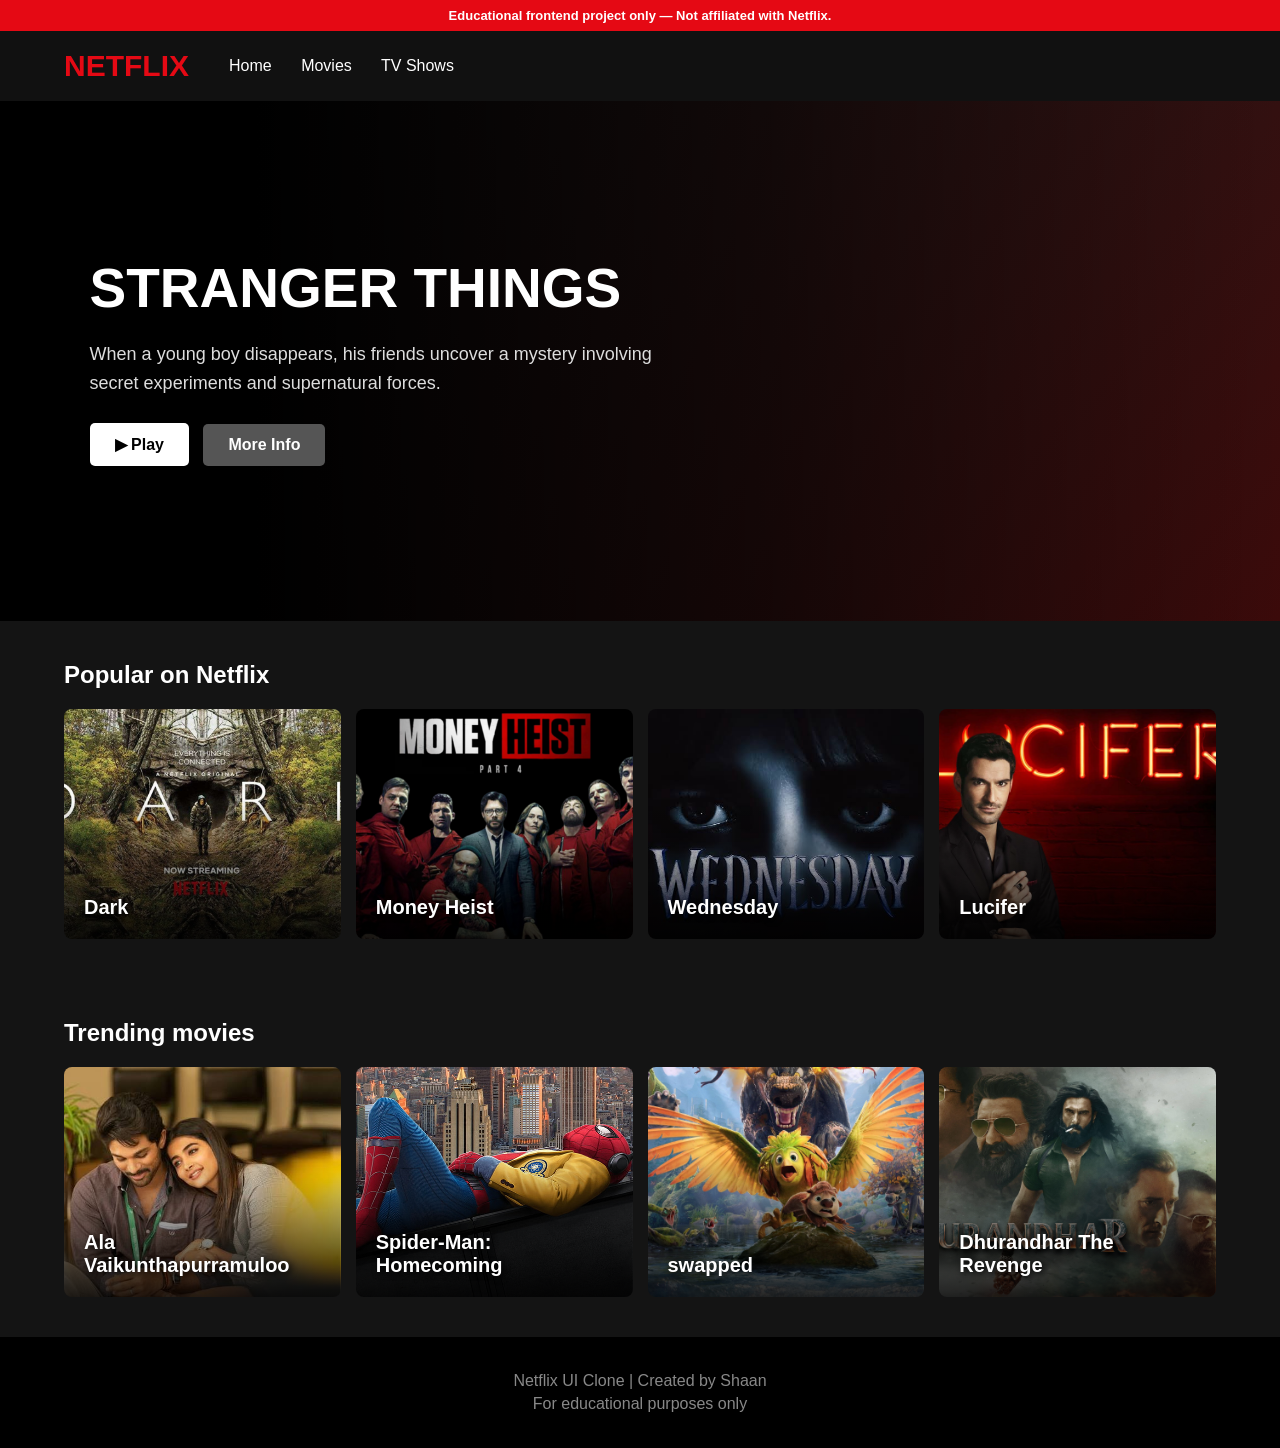
==== index.html @ be23dc01 "Add files via upload" ====
<!DOCTYPE html>
<html lang="en">

<head>
    <meta charset="UTF-8">

    <meta name="viewport"
          content="width=device-width, initial-scale=1.0">

    <title>Netflix UI Clone - Educational Project</title>

    <link rel="stylesheet" href="style.css">
</head>

<body>
    <div class="disclaimer">
    Educational frontend project only — Not affiliated with Netflix.
</div>

    <!-- NAVBAR -->
    <nav class="navbar">

        <h1 class="logo">NETFLIX</h1>

        <div class="nav-links">
            <a href="#home">Home</a>
            <a href="#movies">Movies</a>
            <a href="#shows">TV Shows</a>
        </div>

    </nav>


    <!-- HERO SECTION -->
    <section id="home" class="hero">

        <div class="hero-content">

            <h1>STRANGER THINGS</h1>

            <p>
                When a young boy disappears, his friends
                uncover a mystery involving secret experiments
                and supernatural forces.
            </p>

            <button class="play-btn">
                ▶ Play
            </button>

            <button class="info-btn">
                More Info
            </button>

        </div>

    </section>


    <!-- POPULAR MOVIES -->
    <section id="movies" class="movie-section">

        <h2>Popular on Netflix</h2>

        <div class="movie-row">

            <div class="movie-card">
                <div class="poster poster1">
                    <h3>Dark</h3>
                </div>
            </div>

            <div class="movie-card">
                <div class="poster poster2">
                    <h3>Money Heist</h3>
                </div>
            </div>

            <div class="movie-card">
                <div class="poster poster3">
                    <h3>Wednesday</h3>
                </div>
            </div>

            <div class="movie-card">
                <div class="poster poster4">
                    <h3>Lucifer</h3>
                </div>
            </div>

        </div>

    </section>


    <!-- TV SHOWS -->
    <section id="shows" class="movie-section">

        <h2>Trending movies</h2>

        <div class="movie-row">

            <div class="movie-card">
                <div class="poster poster5">
                    <h3>Ala Vaikunthapurramuloo</h3>
                </div>
            </div>

            <div class="movie-card">
                <div class="poster poster6">
                    <h3>Spider-Man: Homecoming</h3>
                </div>
            </div>

            <div class="movie-card">
                <div class="poster poster7">
                    <h3>swapped</h3>
                </div>
            </div>

            <div class="movie-card">
                <div class="poster poster8">
                    <h3>Dhurandhar The Revenge</h3>
                </div>
            </div>

        </div>

    </section>


    <!-- FOOTER -->
    <footer>

        <p>
            Netflix UI Clone | Created by Shaan
        </p>

        <p>
            For educational purposes only
        </p>

    </footer>

</body>

</html>
---- style.css ----
/* GENERAL */
* {
    margin: 0;
    padding: 0;
    box-sizing: border-box;
}

html {
    scroll-behavior: smooth;
}

body {
    font-family: Arial, sans-serif;
    background: #141414;
    color: white;
}


/* EDUCATIONAL DISCLAIMER */
.disclaimer {
    background: #e50914;
    color: white;
    text-align: center;
    padding: 8px;
    font-size: 13px;
    font-weight: bold;
}


/* NAVBAR */
.navbar {
    height: 70px;
    padding: 0 5%;
    display: flex;
    align-items: center;
    background: #111;
}

.logo {
    color: #e50914;
    font-size: 30px;
    margin-right: 40px;
}

.nav-links a {
    color: white;
    text-decoration: none;
    margin-right: 25px;
}

.nav-links a:hover {
    color: #b3b3b3;
}


/* HERO SECTION */
.hero {
    min-height: 520px;
    display: flex;
    align-items: center;
    padding: 80px 7%;

    background:
        linear-gradient(
            to right,
            #000 20%,
            rgba(0, 0, 0, 0.6),
            transparent
        ),
        linear-gradient(
            135deg,
            #1f1f1f,
            #3b0a0a
        );
}

.hero-content {
    max-width: 600px;
}

.hero-content h1 {
    font-size: 55px;
    margin-bottom: 20px;
}

.hero-content p {
    color: #ddd;
    font-size: 18px;
    line-height: 1.6;
    margin-bottom: 25px;
}


/* HERO BUTTONS */
.play-btn,
.info-btn {
    border: none;
    padding: 12px 25px;
    margin-right: 10px;
    border-radius: 5px;
    font-size: 16px;
    font-weight: bold;
    cursor: pointer;
}

.play-btn {
    background: white;
    color: black;
}

.info-btn {
    background: #555;
    color: white;
}

.play-btn:hover,
.info-btn:hover {
    opacity: 0.8;
}


/* MOVIE SECTIONS */
.movie-section {
    padding: 40px 5%;
}

.movie-section h2 {
    margin-bottom: 20px;
}


/* MOVIE ROW */
.movie-row {
    display: grid;
    grid-template-columns: repeat(4, 1fr);
    gap: 15px;
}


/* MOVIE CARD */
.movie-card {
    transition: transform 0.3s;
}

.movie-card:hover {
    transform: scale(1.05);
}


/* POSTER */
.poster {
    width: 100%;
    height: 230px;

    display: flex;
    align-items: flex-end;

    padding: 20px;
    border-radius: 8px;

    background-size: cover;
    background-position: center;
    background-repeat: no-repeat;
    background-color: #000;

    overflow: hidden;
}

.poster h3 {
    font-size: 20px;
    text-shadow: 2px 2px 6px black;
}


/* MOVIE POSTER IMAGES */

/* DARK */
/* MOVIE POSTER IMAGES */

.poster1 {
    background-image:
        linear-gradient(
            to top,
            rgba(0, 0, 0, 0.85),
            transparent 60%
        ),
        url("Dark.jpg");
}

.poster2 {
    background-image:
        linear-gradient(
            to top,
            rgba(0, 0, 0, 0.85),
            transparent 60%
        ),
        url("money heist.png");
}

.poster3 {
    background-image:
        linear-gradient(
            to top,
            rgba(0, 0, 0, 0.85),
            transparent 60%
        ),
        url("wednesday.jpg");
}

.poster4 {
    background-image:
        linear-gradient(
            to top,
            rgba(0, 0, 0, 0.85),
            transparent 60%
        ),
        url("lucifer.jpg");
}

.poster5 {
    background-image:
        linear-gradient(
            to top,
            rgba(0, 0, 0, 0.85),
            transparent 60%
        ),
        url("Ala vaikuntapuramloo.jpg");
}

.poster6 {
    background-image:
        linear-gradient(
            to top,
            rgba(0, 0, 0, 0.85),
            transparent 60%
        ),
        url("spider-man-homecoming.jpg");
}

.poster7 {
    background-image:
        linear-gradient(
            to top,
            rgba(0, 0, 0, 0.85),
            transparent 60%
        ),
        url("swapped.webp");
}

.poster8 {
    background-image:
        linear-gradient(
            to top,
            rgba(0, 0, 0, 0.85),
            transparent 60%
        ),
        url("dhurandhar.jpg");
}


/* FOOTER */
footer {
    background: #000;
    text-align: center;
    padding: 30px;
    color: #888;
}

footer p {
    margin: 5px;
}


/* TABLET */
@media (max-width: 900px) {

    .movie-row {
        grid-template-columns: repeat(2, 1fr);
    }

    .hero-content h1 {
        font-size: 42px;
    }
}


/* MOBILE */
@media (max-width: 600px) {

    .navbar {
        height: auto;
        padding: 15px;
        flex-direction: column;
    }

    .logo {
        margin: 0 0 10px 0;
    }

    .nav-links a {
        margin: 0 8px;
        font-size: 14px;
    }

    .hero {
        min-height: 450px;
        text-align: center;
        justify-content: center;
    }

    .hero-content h1 {
        font-size: 35px;
    }

    .hero-content p {
        font-size: 15px;
    }

    .movie-row {
        grid-template-columns: 1fr;
    }

    .poster {
        height: 200px;
    }
}
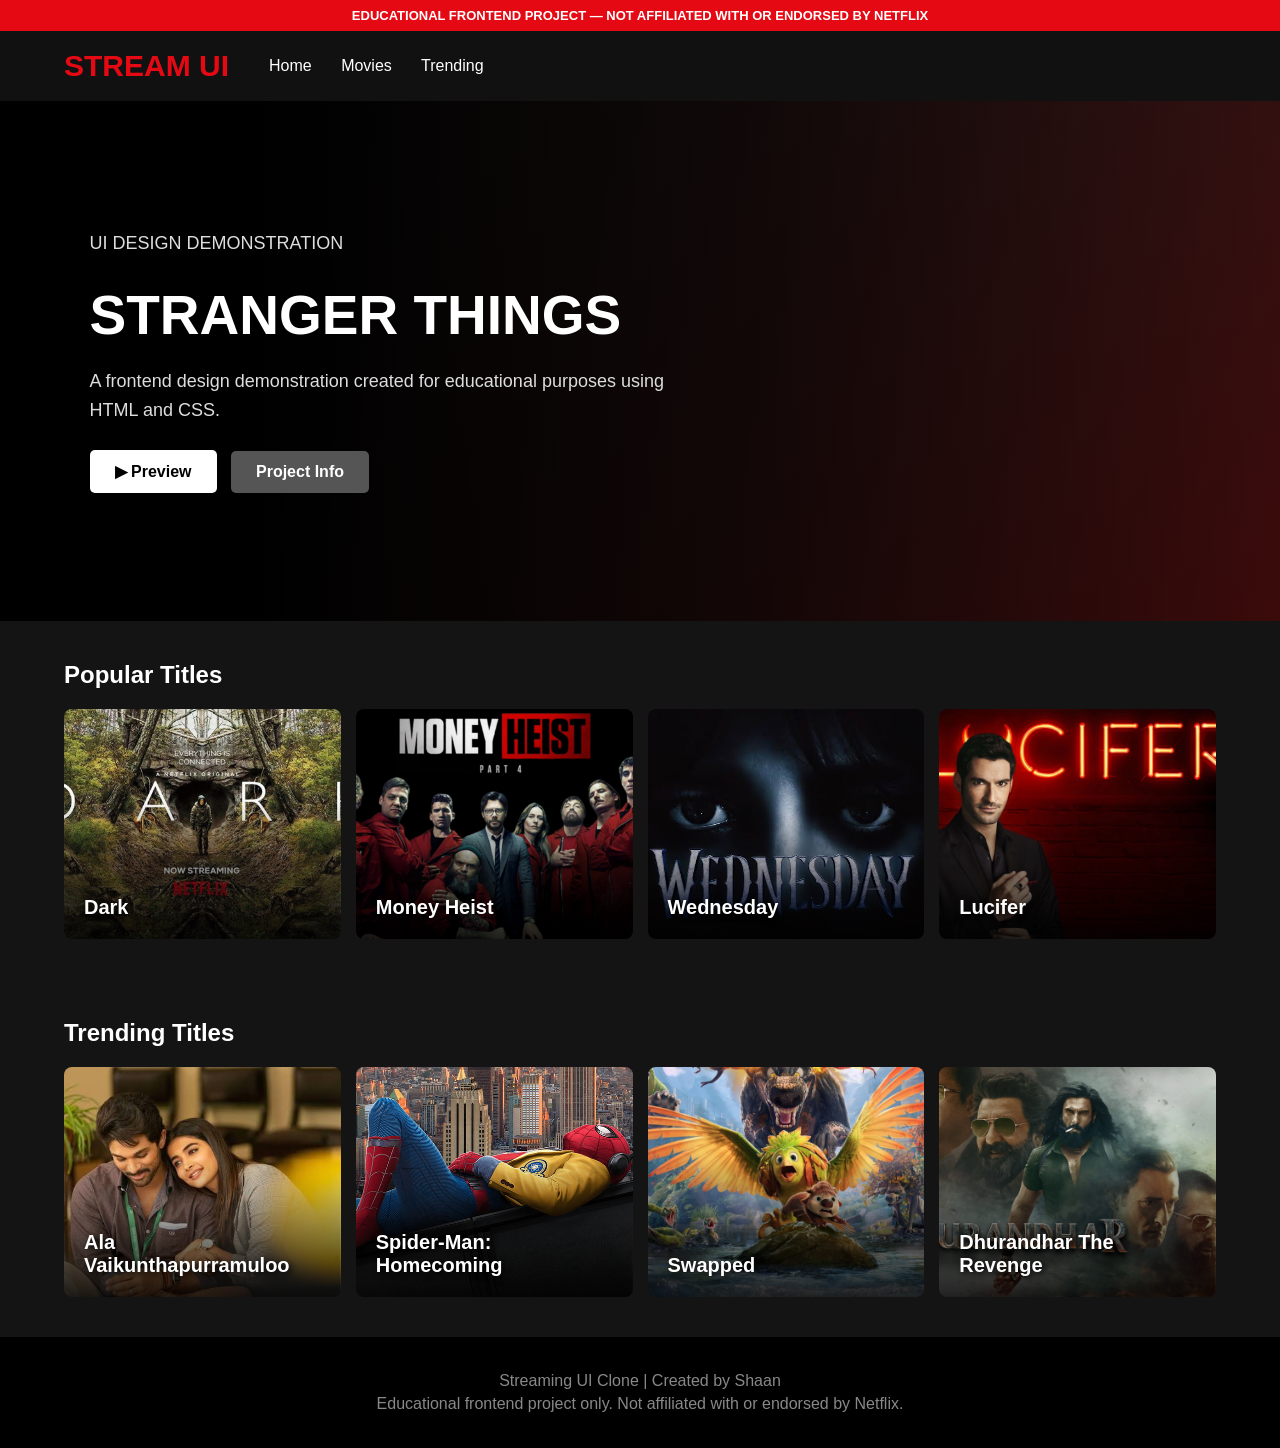
==== commit 43f8a7ec: "Refactor index.html for project rebranding Updated project title and description for clarity. Change" ====
--- a/index.html
+++ b/index.html
@@ -7,25 +7,31 @@
     <meta name="viewport"
           content="width=device-width, initial-scale=1.0">
 
-    <title>Netflix UI Clone - Educational Project</title>
+    <meta name="description"
+          content="Educational frontend UI clone created for learning HTML and CSS. Not affiliated with or endorsed by Netflix.">
+
+    <title>Streaming UI Clone - Educational Project</title>
 
     <link rel="stylesheet" href="style.css">
 </head>
 
 <body>
+
+    <!-- EDUCATIONAL DISCLAIMER -->
     <div class="disclaimer">
-    Educational frontend project only — Not affiliated with Netflix.
-</div>
+        EDUCATIONAL FRONTEND PROJECT — NOT AFFILIATED WITH OR ENDORSED BY NETFLIX
+    </div>
+
 
     <!-- NAVBAR -->
     <nav class="navbar">
 
-        <h1 class="logo">NETFLIX</h1>
+        <h1 class="logo">STREAM UI</h1>
 
         <div class="nav-links">
             <a href="#home">Home</a>
             <a href="#movies">Movies</a>
-            <a href="#shows">TV Shows</a>
+            <a href="#shows">Trending</a>
         </div>
 
     </nav>
@@ -36,20 +42,23 @@
 
         <div class="hero-content">
 
+            <p class="project-label">
+                UI DESIGN DEMONSTRATION
+            </p>
+
             <h1>STRANGER THINGS</h1>
 
             <p>
-                When a young boy disappears, his friends
-                uncover a mystery involving secret experiments
-                and supernatural forces.
+                A frontend design demonstration created
+                for educational purposes using HTML and CSS.
             </p>
 
-            <button class="play-btn">
-                ▶ Play
+            <button class="play-btn" type="button">
+                ▶ Preview
             </button>
 
-            <button class="info-btn">
-                More Info
+            <button class="info-btn" type="button">
+                Project Info
             </button>
 
         </div>
@@ -60,7 +69,7 @@
     <!-- POPULAR MOVIES -->
     <section id="movies" class="movie-section">
 
-        <h2>Popular on Netflix</h2>
+        <h2>Popular Titles</h2>
 
         <div class="movie-row">
 
@@ -93,10 +102,10 @@
     </section>
 
 
-    <!-- TV SHOWS -->
+    <!-- TRENDING MOVIES -->
     <section id="shows" class="movie-section">
 
-        <h2>Trending movies</h2>
+        <h2>Trending Titles</h2>
 
         <div class="movie-row">
 
@@ -114,7 +123,7 @@
 
             <div class="movie-card">
                 <div class="poster poster7">
-                    <h3>swapped</h3>
+                    <h3>Swapped</h3>
                 </div>
             </div>
 
@@ -133,15 +142,16 @@
     <footer>
 
         <p>
-            Netflix UI Clone | Created by Shaan
+            Streaming UI Clone | Created by Shaan
         </p>
 
         <p>
-            For educational purposes only
+            Educational frontend project only.
+            Not affiliated with or endorsed by Netflix.
         </p>
 
     </footer>
 
 </body>
 
-</html>+</html>
